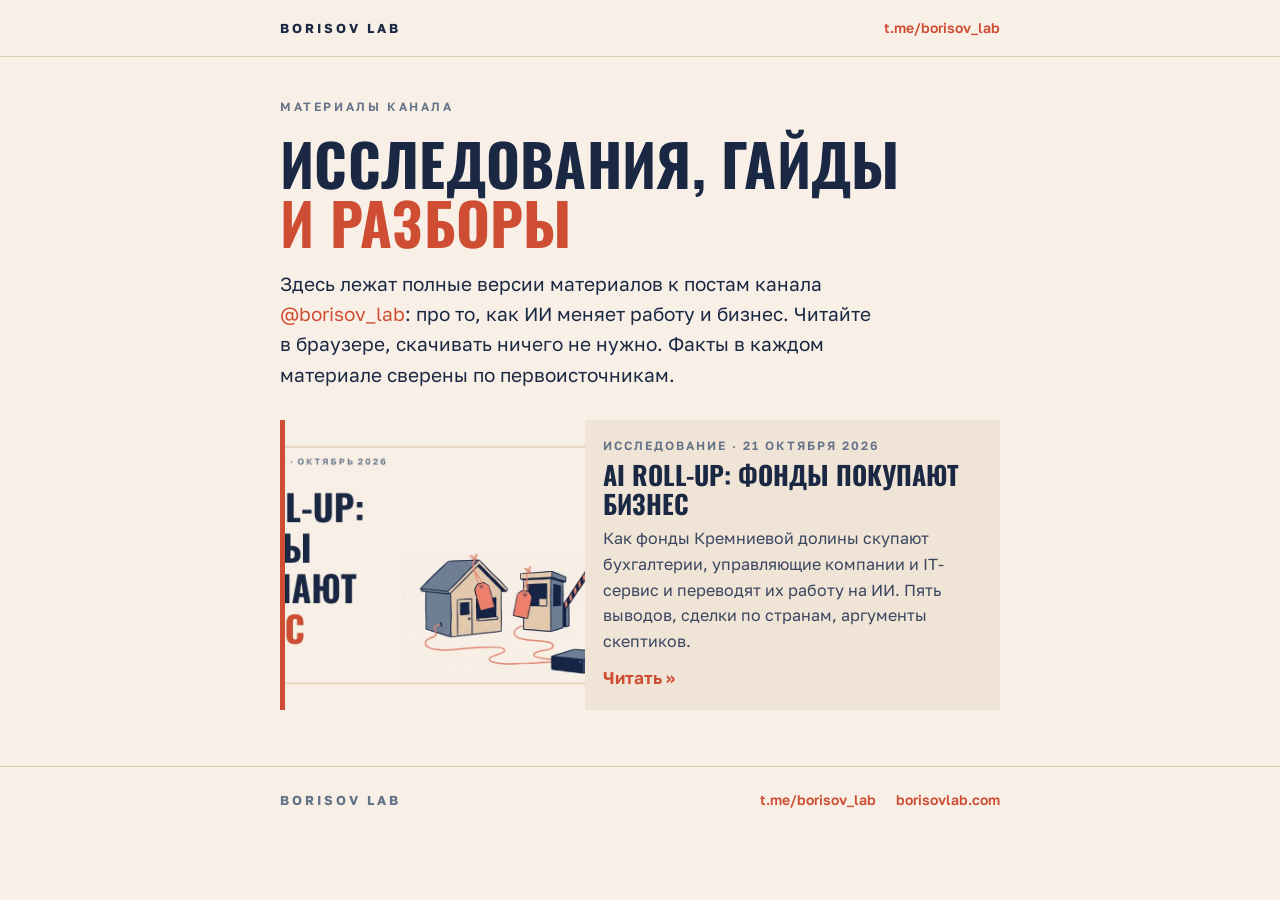
==== index.html @ 5b457c4e "Сайт Borisov Lab: каталог и исследование AI roll-up Главная страница с каталогом материалов канала t" ====
<!doctype html>
<html lang="ru">
<head>
<meta charset="utf-8">
<meta name="viewport" content="width=device-width, initial-scale=1">
<title>Borisov Lab · исследования, гайды и разборы</title>
<meta name="description" content="Исследования, гайды и разборы про ИИ в работе и бизнесе от Владимира Борисова и канала t.me/borisov_lab.">
<meta name="author" content="Владимир Борисов, Borisov Lab">
<link rel="canonical" href="https://borisov77.github.io/borisov-lab/">
<meta property="og:type" content="website">
<meta property="og:site_name" content="Borisov Lab">
<meta property="og:locale" content="ru_RU">
<meta property="og:title" content="Borisov Lab · исследования, гайды и разборы">
<meta property="og:description" content="Материалы к постам канала t.me/borisov_lab: читать в браузере, без скачивания.">
<meta property="og:url" content="https://borisov77.github.io/borisov-lab/">
<meta property="og:image" content="https://borisov77.github.io/borisov-lab/research/ai-roll-up/og.jpg">
<meta name="twitter:card" content="summary_large_image">
<meta name="theme-color" content="#F8F0E7">
<link rel="icon" href="assets/favicon.svg" type="image/svg+xml">
<link rel="stylesheet" href="assets/site.css">
</head>
<body>

<header class="topbar"><div class="wrap">
  <a class="brand" href="./">BORISOV LAB</a>
  <a class="tg" href="https://t.me/borisov_lab">t.me/borisov_lab</a>
</div></header>

<main class="wrap">
  <section class="intro">
    <div class="label">Материалы канала</div>
    <h1>Исследования, гайды <span class="accent" style="color:var(--coral)">и разборы</span></h1>
    <p>Здесь лежат полные версии материалов к постам канала <a href="https://t.me/borisov_lab">@borisov_lab</a>: про то, как ИИ меняет работу и бизнес. Читайте в браузере, скачивать ничего не нужно. Факты в каждом материале сверены по первоисточникам.</p>
  </section>

  <div class="cards">
    <a class="card" href="research/ai-roll-up/">
      <img src="research/ai-roll-up/og.jpg" width="1200" height="630" alt="">
      <div class="body">
        <div class="meta">Исследование · 21 октября 2026</div>
        <div class="title">AI roll-up: фонды покупают бизнес</div>
        <p class="desc">Как фонды Кремниевой долины скупают бухгалтерии, управляющие компании и IT-сервис и переводят их работу на ИИ. Пять выводов, сделки по странам, аргументы скептиков.</p>
        <span class="more">Читать »</span>
      </div>
    </a>
  </div>
</main>

<footer class="footer"><div class="wrap">
  <span class="brand">BORISOV LAB</span>
  <nav><a href="https://t.me/borisov_lab">t.me/borisov_lab</a><a href="https://borisovlab.com">borisovlab.com</a></nav>
</div></footer>

</body>
</html>
---- assets/site.css ----
/* Borisov Lab · стиль Paper для сайта материалов канала t.me/borisov_lab */

@font-face { font-family: "Oswald"; src: url("fonts/Oswald.woff2") format("woff2"); font-weight: 200 700; font-display: swap; }
@font-face { font-family: "Golos"; src: url("fonts/Golos.woff2") format("woff2"); font-weight: 400 900; font-display: swap; }

:root {
  --paper: #F8F0E7;
  --ink: #1B2843;
  --ink-soft: #3A4660;
  --sand: #DECBB2;
  --slate: #647387;
  --coral: #CF4E33;
  --plate: #EFE4D6;
  --col: 720px;
  --gutter: 18px;
}

* { box-sizing: border-box; }
html { -webkit-text-size-adjust: 100%; }
body {
  margin: 0;
  background: var(--paper);
  color: var(--ink);
  font-family: "Golos", system-ui, sans-serif;
  font-size: 17px;
  line-height: 1.6;
}
img { max-width: 100%; height: auto; display: block; }
a { color: var(--coral); text-decoration: none; }
a:hover { text-decoration: underline; }
p { margin: 0 0 1em; }
strong { font-weight: 650; }

.wrap { max-width: calc(var(--col) + 2 * var(--gutter)); margin: 0 auto; padding: 0 var(--gutter); }

/* шапка и подвал */
.topbar { border-bottom: 1px solid var(--sand); }
.topbar .wrap { display: flex; justify-content: space-between; align-items: center; height: 56px; }
.brand { font-weight: 700; font-size: 13px; letter-spacing: 3px; color: var(--ink); }
.brand:hover { text-decoration: none; }
.topbar .tg { font-size: 14px; font-weight: 600; }
.footer { border-top: 1px solid var(--sand); margin-top: 56px; }
.footer .wrap { padding-top: 22px; padding-bottom: 40px; display: flex; flex-wrap: wrap; gap: 10px 24px; justify-content: space-between; align-items: baseline; }
.footer .brand { color: var(--slate); }
.footer nav { display: flex; flex-wrap: wrap; gap: 8px 20px; font-size: 14px; font-weight: 600; }

/* метки и заголовки */
.label { font-size: 12px; font-weight: 600; letter-spacing: 2.6px; text-transform: uppercase; color: var(--slate); }
.num { font-family: "Oswald"; font-weight: 600; font-size: 15px; letter-spacing: 2px; color: var(--coral); text-transform: uppercase; }
h1, h2, h3 { font-family: "Oswald"; font-weight: 700; text-transform: uppercase; color: var(--ink); }
h1 { font-size: clamp(40px, 11vw, 64px); line-height: 1.02; margin: 18px 0 0; letter-spacing: 0.3px; }
h1 .accent { color: var(--coral); }
h2 { font-size: clamp(26px, 6.4vw, 34px); line-height: 1.1; margin: 6px 0 20px; }
h3 { font-size: 19px; font-weight: 600; letter-spacing: 0.4px; margin: 30px 0 12px; }
.lead { font-size: 19px; line-height: 1.55; }
.muted { color: var(--slate); }
.note { font-size: 14px; color: var(--slate); }

/* обложка материала */
.hero { padding-top: 34px; }
.hero .sub { font-size: 19px; line-height: 1.5; margin: 18px 0 0; max-width: 620px; }
.hero .byline { font-size: 14px; color: var(--slate); margin-top: 14px; }
.hero .byline b { color: var(--ink); font-weight: 650; }
.hero .art { margin: 18px calc(-1 * var(--gutter)) 0; }
.actions { display: flex; flex-wrap: wrap; gap: 12px; margin-top: 18px; }
.btn {
  display: inline-block; padding: 11px 18px; border: 2px solid var(--coral);
  font-weight: 650; font-size: 15px; color: var(--coral); background: transparent;
}
.btn.solid { background: var(--coral); color: var(--paper); }
.btn:hover { text-decoration: none; filter: brightness(0.95); }

/* разделы */
.section { padding-top: 46px; }
.section + .section { border-top: 1px solid var(--sand); margin-top: 46px; }

/* «коротко» */
.summary .item { display: grid; grid-template-columns: 38px 1fr; gap: 0 10px; padding: 14px 0; border-top: 1px solid var(--sand); }
.summary .item:last-child { border-bottom: 1px solid var(--sand); }
.summary .n { font-family: "Oswald"; font-weight: 700; font-size: 30px; line-height: 1; color: var(--coral); }
.summary p { margin: 0; }

/* плашки, выноски, цитаты */
.panel { background: var(--plate); border-left: 5px solid var(--coral); padding: 14px 18px; margin: 0 0 10px; }
.panel .t { font-family: "Oswald"; font-weight: 600; text-transform: uppercase; font-size: 18px; letter-spacing: 0.3px; margin-bottom: 4px; }
.panel p { margin: 0; color: var(--ink-soft); }
.callout { border-left: 5px solid var(--coral); padding: 2px 0 2px 18px; margin: 24px 0; }
.callout .t { font-family: "Oswald"; font-weight: 600; text-transform: uppercase; font-size: 16px; letter-spacing: 1px; color: var(--coral); margin-bottom: 6px; }
.callout p:last-child { margin-bottom: 0; }
blockquote { margin: 26px 0; padding: 2px 0 2px 18px; border-left: 5px solid var(--coral); }
blockquote p { font-family: "Oswald"; font-weight: 500; font-size: 24px; line-height: 1.25; margin-bottom: 8px; }
blockquote footer { font-size: 14px; color: var(--slate); }

/* цифры */
.stats { display: grid; grid-template-columns: 1fr 1fr; gap: 10px; margin: 6px 0 26px; }
.stat { background: var(--plate); padding: 14px 16px; }
.stat .v { font-family: "Oswald"; font-weight: 700; font-size: clamp(26px, 7vw, 34px); line-height: 1.05; color: var(--coral); }
.stat .d { font-size: 14px; line-height: 1.4; color: var(--ink-soft); margin-top: 6px; }

/* таблица сделок: на телефоне карточки */
.deals { width: 100%; border-collapse: collapse; font-size: 15px; line-height: 1.4; margin: 6px 0 8px; }
.deals th { text-align: left; font-size: 11px; font-weight: 650; letter-spacing: 1.6px; text-transform: uppercase; color: var(--slate); padding: 0 10px 8px 0; border-bottom: 2px solid var(--ink); }
.deals td { padding: 10px 10px 10px 0; border-bottom: 1px solid var(--sand); vertical-align: top; }
.deals .co { font-family: "Oswald"; font-weight: 600; font-size: 17px; text-transform: uppercase; letter-spacing: 0.2px; }
.deals .co small { display: block; font-family: "Golos"; font-size: 12px; font-weight: 600; letter-spacing: 1px; color: var(--slate); }
.deals .sum { font-weight: 650; }
@media (max-width: 640px) {
  .deals thead { display: none; }
  .deals, .deals tbody, .deals tr, .deals td { display: block; width: 100%; }
  .deals tr { padding: 12px 0; border-bottom: 1px solid var(--sand); }
  .deals td { border: 0; padding: 2px 0; }
  .deals td[data-label]::before { content: attr(data-label) ": "; color: var(--slate); font-size: 13px; }
  .deals .co { margin-bottom: 4px; }
}

/* причины */
.reason { display: grid; grid-template-columns: 34px 1fr; gap: 0 10px; margin-bottom: 20px; }
.reason .n { font-family: "Oswald"; font-weight: 700; font-size: 30px; line-height: 1; color: var(--coral); }
.reason .t { font-family: "Oswald"; font-weight: 600; font-size: 19px; text-transform: uppercase; letter-spacing: 0.3px; margin-bottom: 4px; }
.reason p { margin: 0; }

.spot { width: min(420px, 100%); margin: 6px auto 22px; }

ul.check { list-style: none; padding: 0; margin: 10px 0 20px; }
ul.check li { position: relative; padding: 12px 0 12px 32px; border-top: 1px solid var(--sand); }
ul.check li:last-child { border-bottom: 1px solid var(--sand); }
ul.check li::before { content: "»"; position: absolute; left: 0; top: 4px; font-family: "Oswald"; font-weight: 700; font-size: 26px; color: var(--coral); }

.question { font-family: "Oswald"; font-weight: 600; font-size: 24px; line-height: 1.28; color: var(--coral); margin: 26px 0 0; }

dl.gloss { margin: 0; }
dl.gloss div { padding: 12px 0; border-top: 1px solid var(--sand); }
dl.gloss div:last-child { border-bottom: 1px solid var(--sand); }
dl.gloss dt { font-family: "Oswald"; font-weight: 600; font-size: 17px; text-transform: uppercase; letter-spacing: 0.3px; }
dl.gloss dd { margin: 2px 0 0; }
@media (min-width: 641px) {
  dl.gloss div { display: grid; grid-template-columns: 170px 1fr; gap: 0 16px; }
  dl.gloss dd { margin: 0; }
}

ol.src { padding-left: 24px; font-size: 14px; line-height: 1.5; color: var(--ink-soft); }
ol.src li { margin-bottom: 8px; }
ol.src li::marker { color: var(--coral); font-weight: 650; }
ol.src a { word-break: break-word; }

/* каталог */
.intro { padding-top: 40px; }
.intro h1 { font-size: clamp(38px, 10vw, 58px); }
.intro p { font-size: 19px; margin-top: 16px; max-width: 620px; }
.cards { display: grid; gap: 16px; margin-top: 30px; }
.card { display: grid; background: var(--plate); color: var(--ink); border-left: 5px solid var(--coral); }
.card:hover { text-decoration: none; filter: brightness(0.98); }
.card img { width: 100%; aspect-ratio: 1200 / 630; object-fit: cover; }
.card .body { padding: 16px 18px 18px; }
.card .meta { font-size: 12px; font-weight: 600; letter-spacing: 2px; text-transform: uppercase; color: var(--slate); }
.card .title { font-family: "Oswald"; font-weight: 700; font-size: 26px; line-height: 1.1; text-transform: uppercase; margin: 6px 0 8px; }
.card .desc { margin: 0; color: var(--ink-soft); font-size: 16px; }
.card .more { display: inline-block; margin-top: 10px; font-weight: 650; color: var(--coral); }
@media (min-width: 760px) {
  .card { grid-template-columns: 300px 1fr; }
  .card img { height: 100%; aspect-ratio: auto; }
}

@media print {
  .topbar, .footer, .actions { display: none; }
  body { font-size: 11pt; }
}
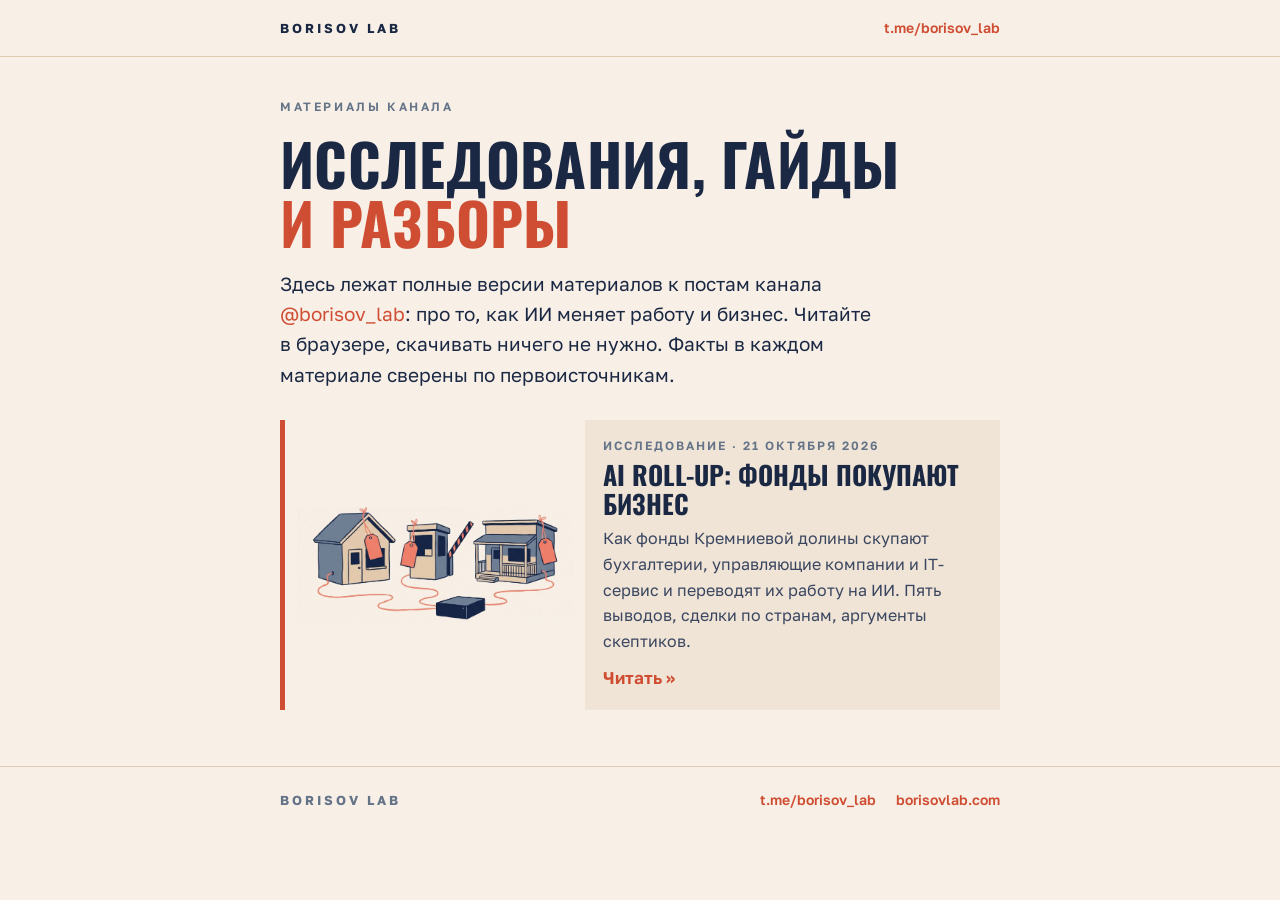
==== commit bd40d82a: "Главная: в карточке иллюстрация целиком вместо обрезанной картинки превью Co-Authored-By: Claude Opu" ====
--- a/index.html
+++ b/index.html
@@ -35,7 +35,7 @@
 
   <div class="cards">
     <a class="card" href="research/ai-roll-up/">
-      <img src="research/ai-roll-up/og.jpg" width="1200" height="630" alt="">
+      <img src="research/ai-roll-up/cover.jpg" width="1500" height="633" alt="">
       <div class="body">
         <div class="meta">Исследование · 21 октября 2026</div>
         <div class="title">AI roll-up: фонды покупают бизнес</div>
--- a/assets/site.css
+++ b/assets/site.css
@@ -150,7 +150,7 @@
 .cards { display: grid; gap: 16px; margin-top: 30px; }
 .card { display: grid; background: var(--plate); color: var(--ink); border-left: 5px solid var(--coral); }
 .card:hover { text-decoration: none; filter: brightness(0.98); }
-.card img { width: 100%; aspect-ratio: 1200 / 630; object-fit: cover; }
+.card img { width: 100%; height: auto; object-fit: contain; background: var(--paper); padding: 12px 10px; }
 .card .body { padding: 16px 18px 18px; }
 .card .meta { font-size: 12px; font-weight: 600; letter-spacing: 2px; text-transform: uppercase; color: var(--slate); }
 .card .title { font-family: "Oswald"; font-weight: 700; font-size: 26px; line-height: 1.1; text-transform: uppercase; margin: 6px 0 8px; }
@@ -158,7 +158,7 @@
 .card .more { display: inline-block; margin-top: 10px; font-weight: 650; color: var(--coral); }
 @media (min-width: 760px) {
   .card { grid-template-columns: 300px 1fr; }
-  .card img { height: 100%; aspect-ratio: auto; }
+  .card img { height: 100%; padding: 16px 12px; }
 }
 
 @media print {
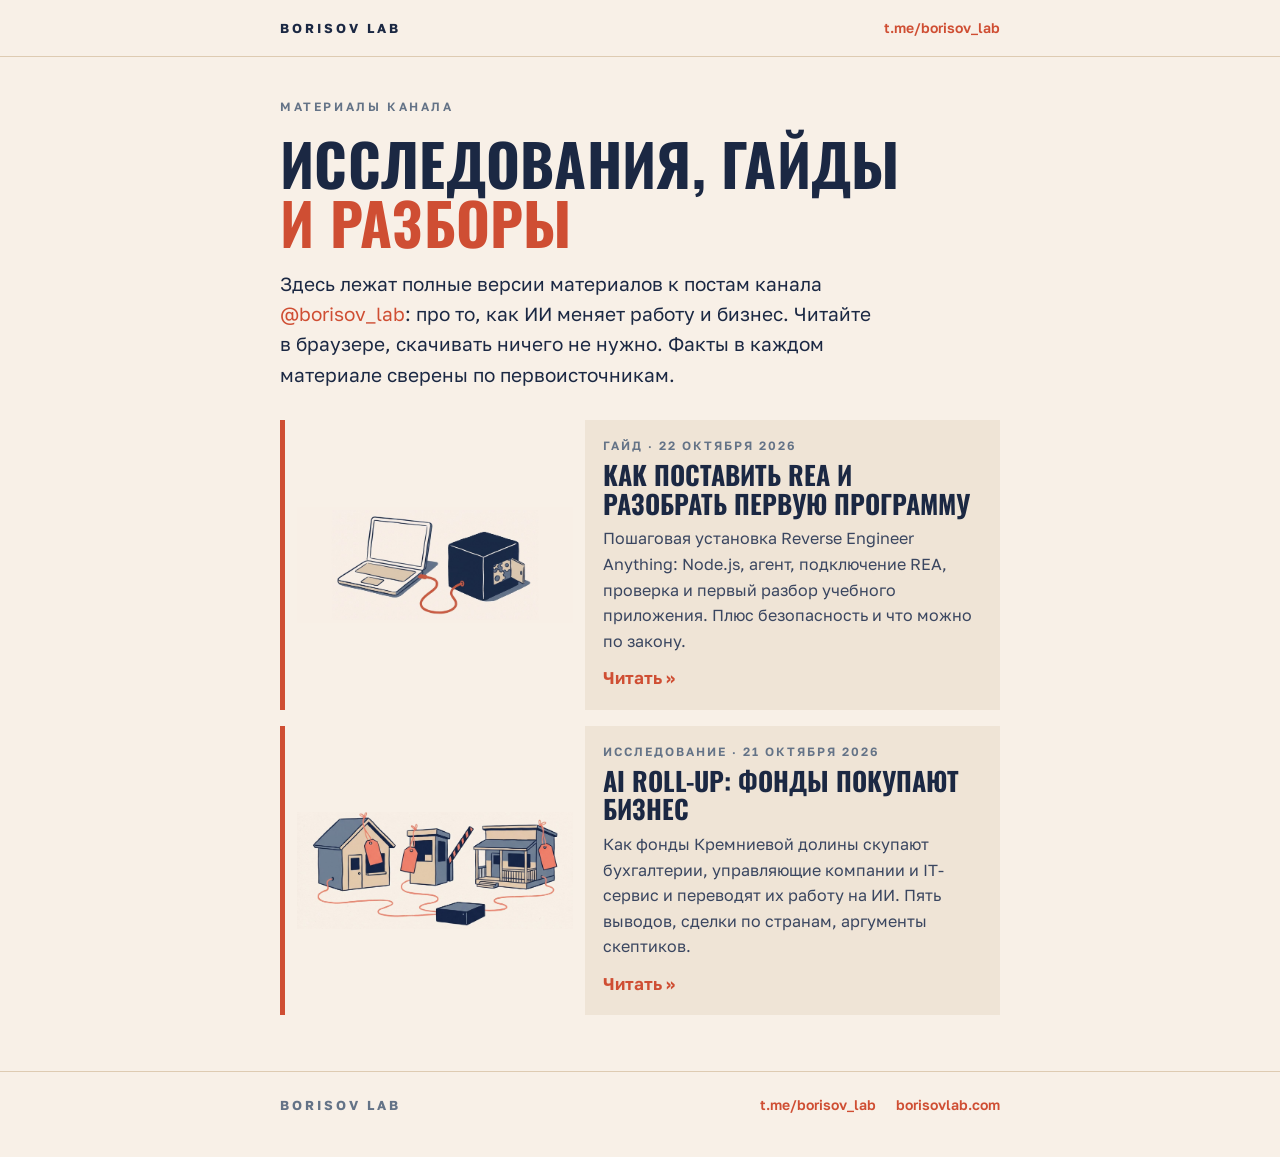
==== commit 22e644f2: "Гайд: как поставить REA и разобрать первую программу Новая страница guides/rea (установка, первый ра" ====
--- a/index.html
+++ b/index.html
@@ -34,6 +34,15 @@
   </section>
 
   <div class="cards">
+    <a class="card" href="guides/rea/">
+      <img src="guides/rea/cover.jpg" width="1500" height="633" alt="">
+      <div class="body">
+        <div class="meta">Гайд · 22 октября 2026</div>
+        <div class="title">Как поставить REA и разобрать первую программу</div>
+        <p class="desc">Пошаговая установка Reverse Engineer Anything: Node.js, агент, подключение REA, проверка и первый разбор учебного приложения. Плюс безопасность и что можно по закону.</p>
+        <span class="more">Читать »</span>
+      </div>
+    </a>
     <a class="card" href="research/ai-roll-up/">
       <img src="research/ai-roll-up/cover.jpg" width="1500" height="633" alt="">
       <div class="body">
--- a/assets/site.css
+++ b/assets/site.css
@@ -143,6 +143,25 @@
 ol.src li::marker { color: var(--coral); font-weight: 650; }
 ol.src a { word-break: break-word; }
 
+/* гайды: команды, промпты, шаги */
+code { font-family: ui-monospace, "SF Mono", Menlo, Consolas, monospace; font-size: 0.9em; background: var(--plate); padding: 1px 5px; }
+.cmd { position: relative; margin: 8px 0 18px; }
+.cmd .k { font-size: 11px; font-weight: 650; letter-spacing: 1.6px; text-transform: uppercase; color: var(--slate); margin-bottom: 4px; }
+.cmd pre {
+  margin: 0; padding: 14px 16px; background: var(--ink); color: var(--paper); border-left: 5px solid var(--coral);
+  font-family: ui-monospace, "SF Mono", Menlo, Consolas, monospace; font-size: 14px; line-height: 1.55;
+  white-space: pre-wrap; word-break: break-word;
+}
+.cmd.prompt pre { background: var(--plate); color: var(--ink); font-family: "Golos", system-ui, sans-serif; font-size: 16px; }
+.cmd .copy {
+  position: absolute; right: 0; top: -4px; padding: 3px 10px; border: 1.5px solid var(--coral); background: var(--paper);
+  color: var(--coral); font: 600 12px/1.4 "Golos", system-ui, sans-serif; cursor: pointer;
+}
+.step { display: grid; grid-template-columns: 44px 1fr; gap: 0 8px; }
+.step .n { font-family: "Oswald"; font-weight: 700; font-size: 40px; line-height: 1; color: var(--coral); }
+.step h2 { margin-top: 0; }
+.os { font-family: "Oswald"; font-weight: 600; font-size: 16px; letter-spacing: 1px; text-transform: uppercase; color: var(--ink); margin: 18px 0 6px; }
+
 /* каталог */
 .intro { padding-top: 40px; }
 .intro h1 { font-size: clamp(38px, 10vw, 58px); }
